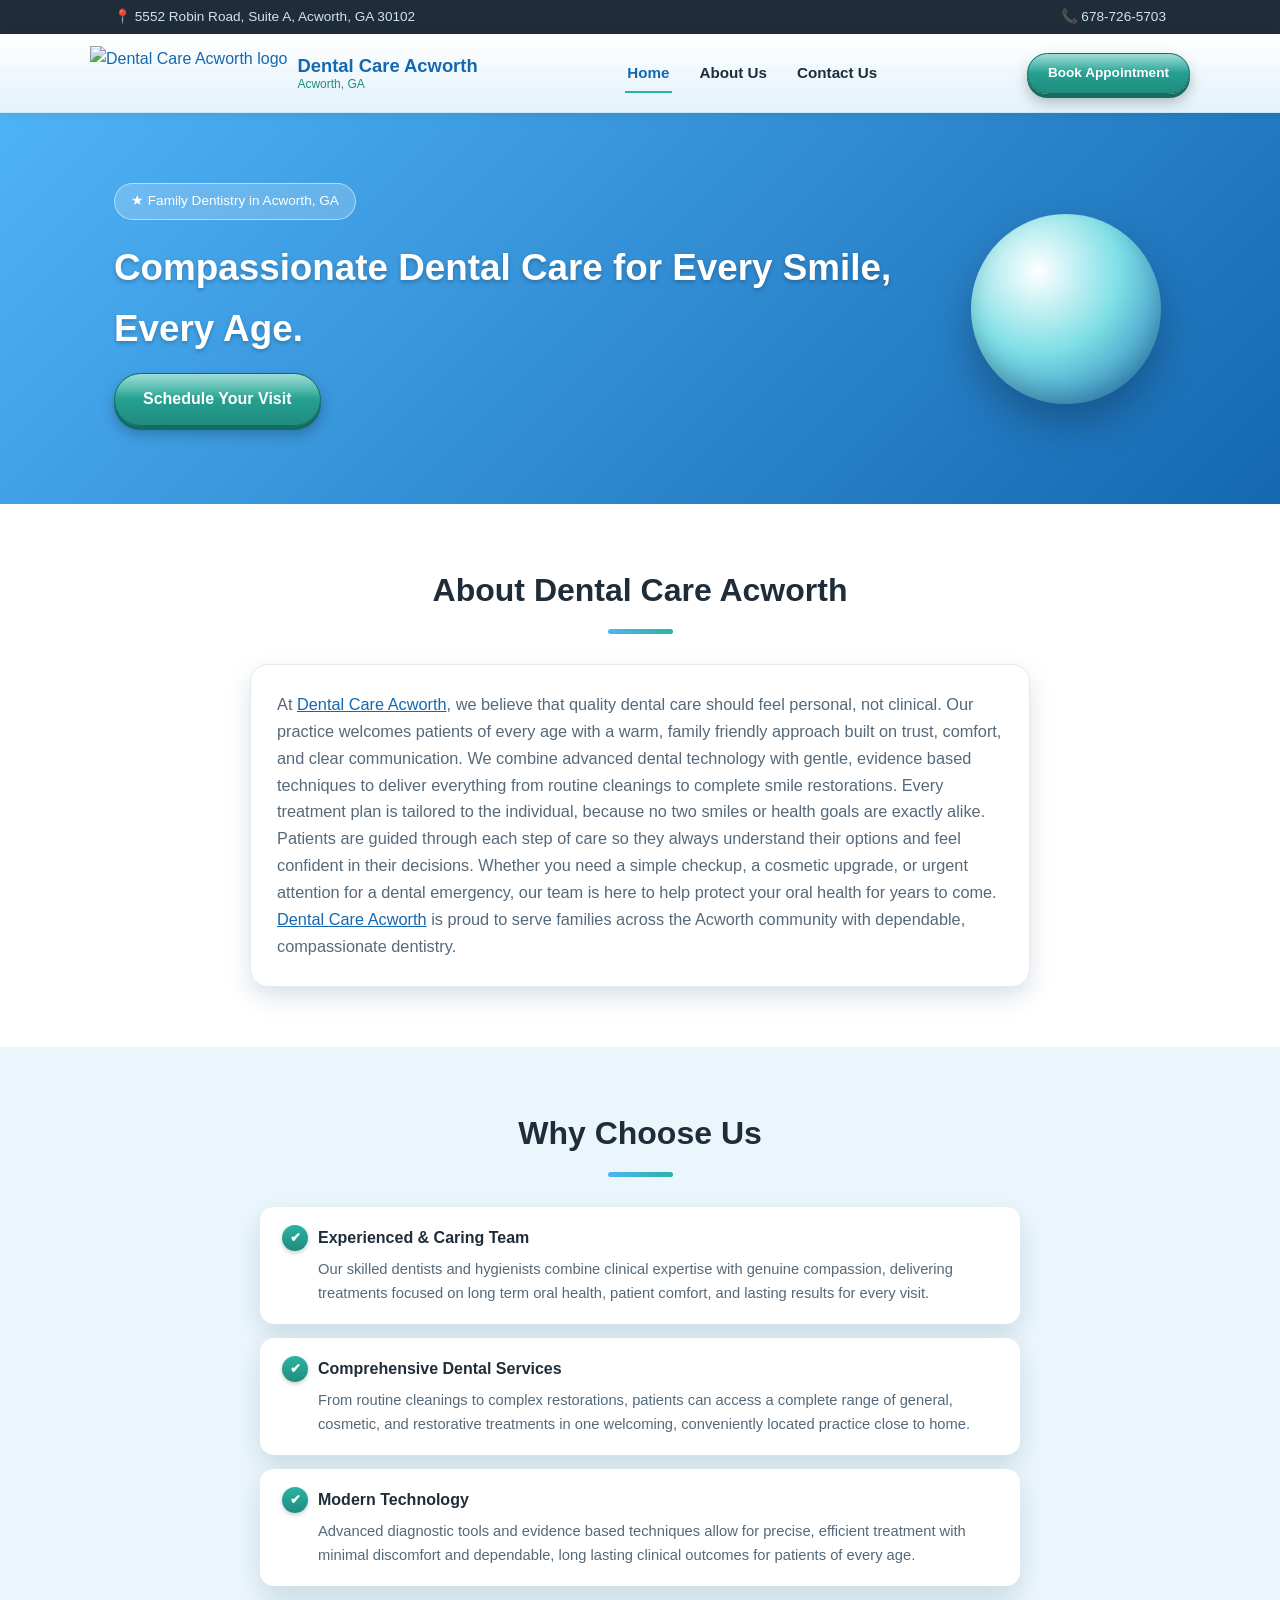
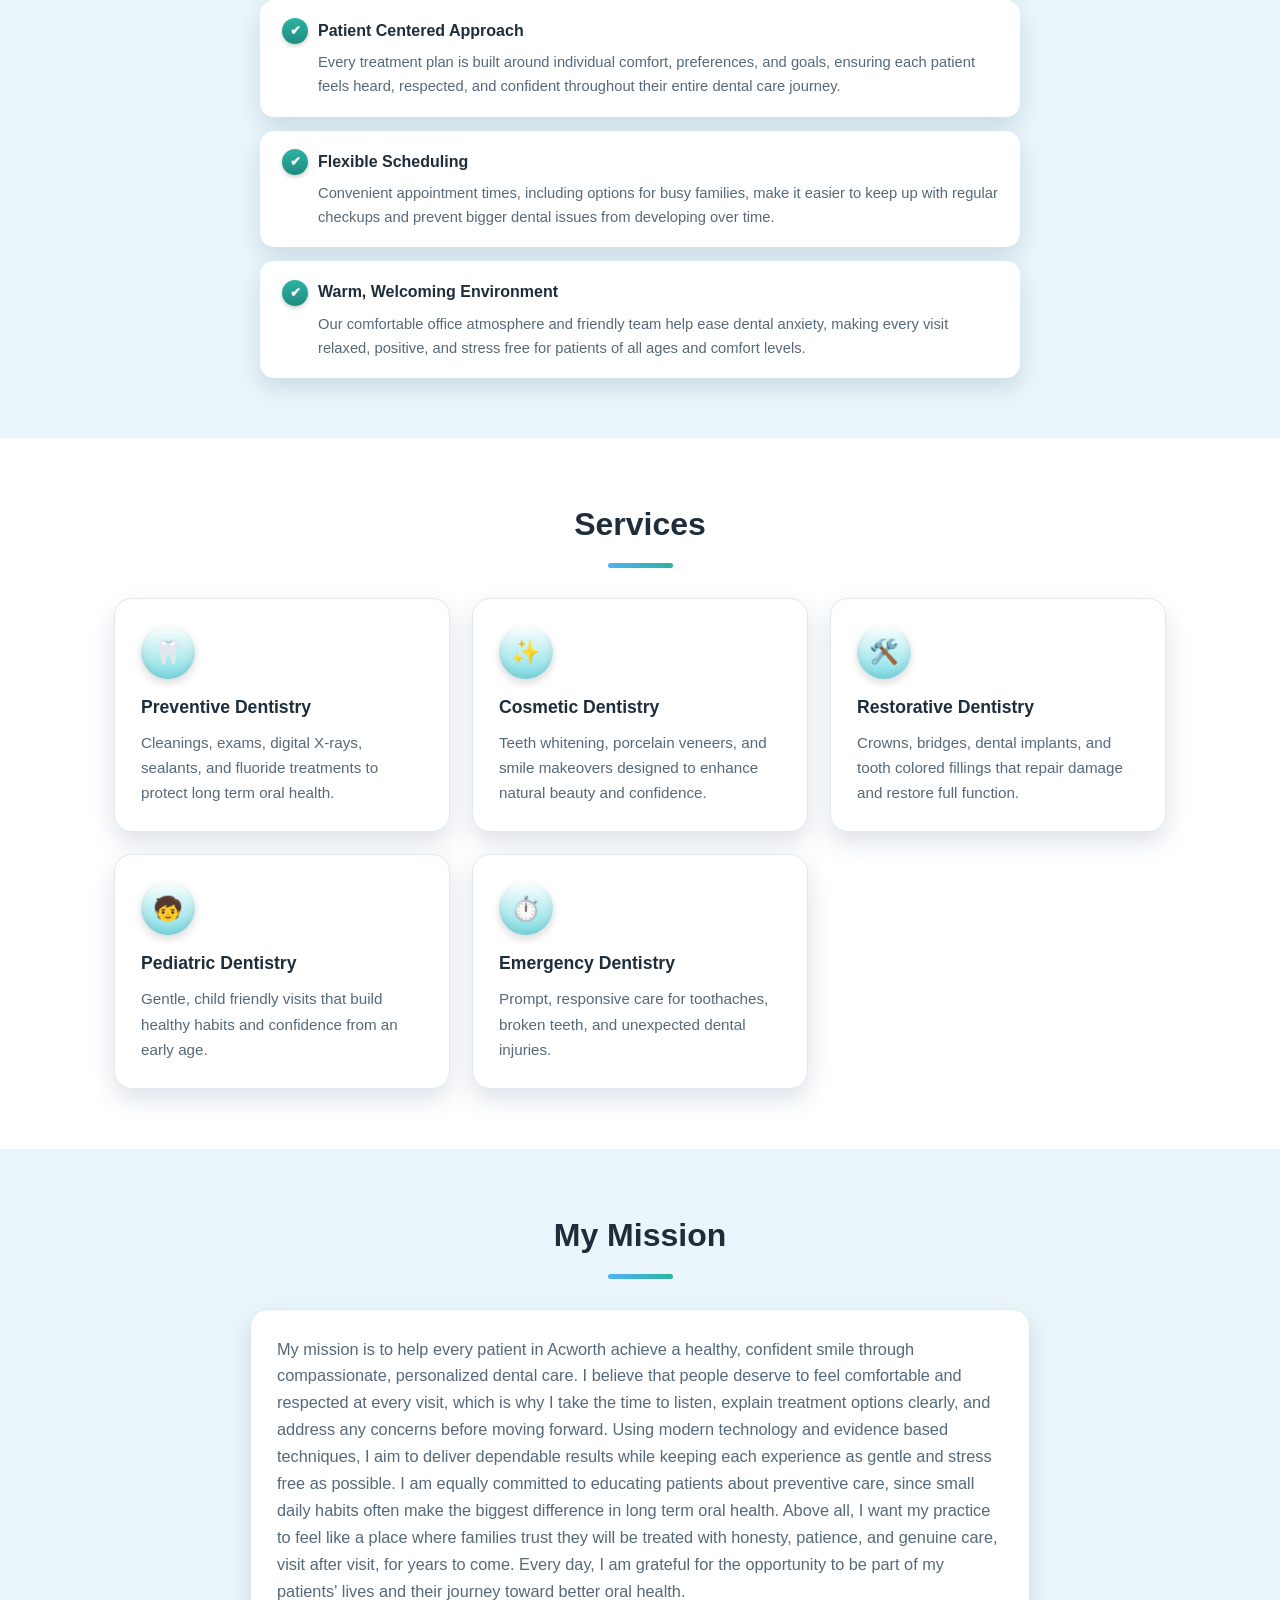
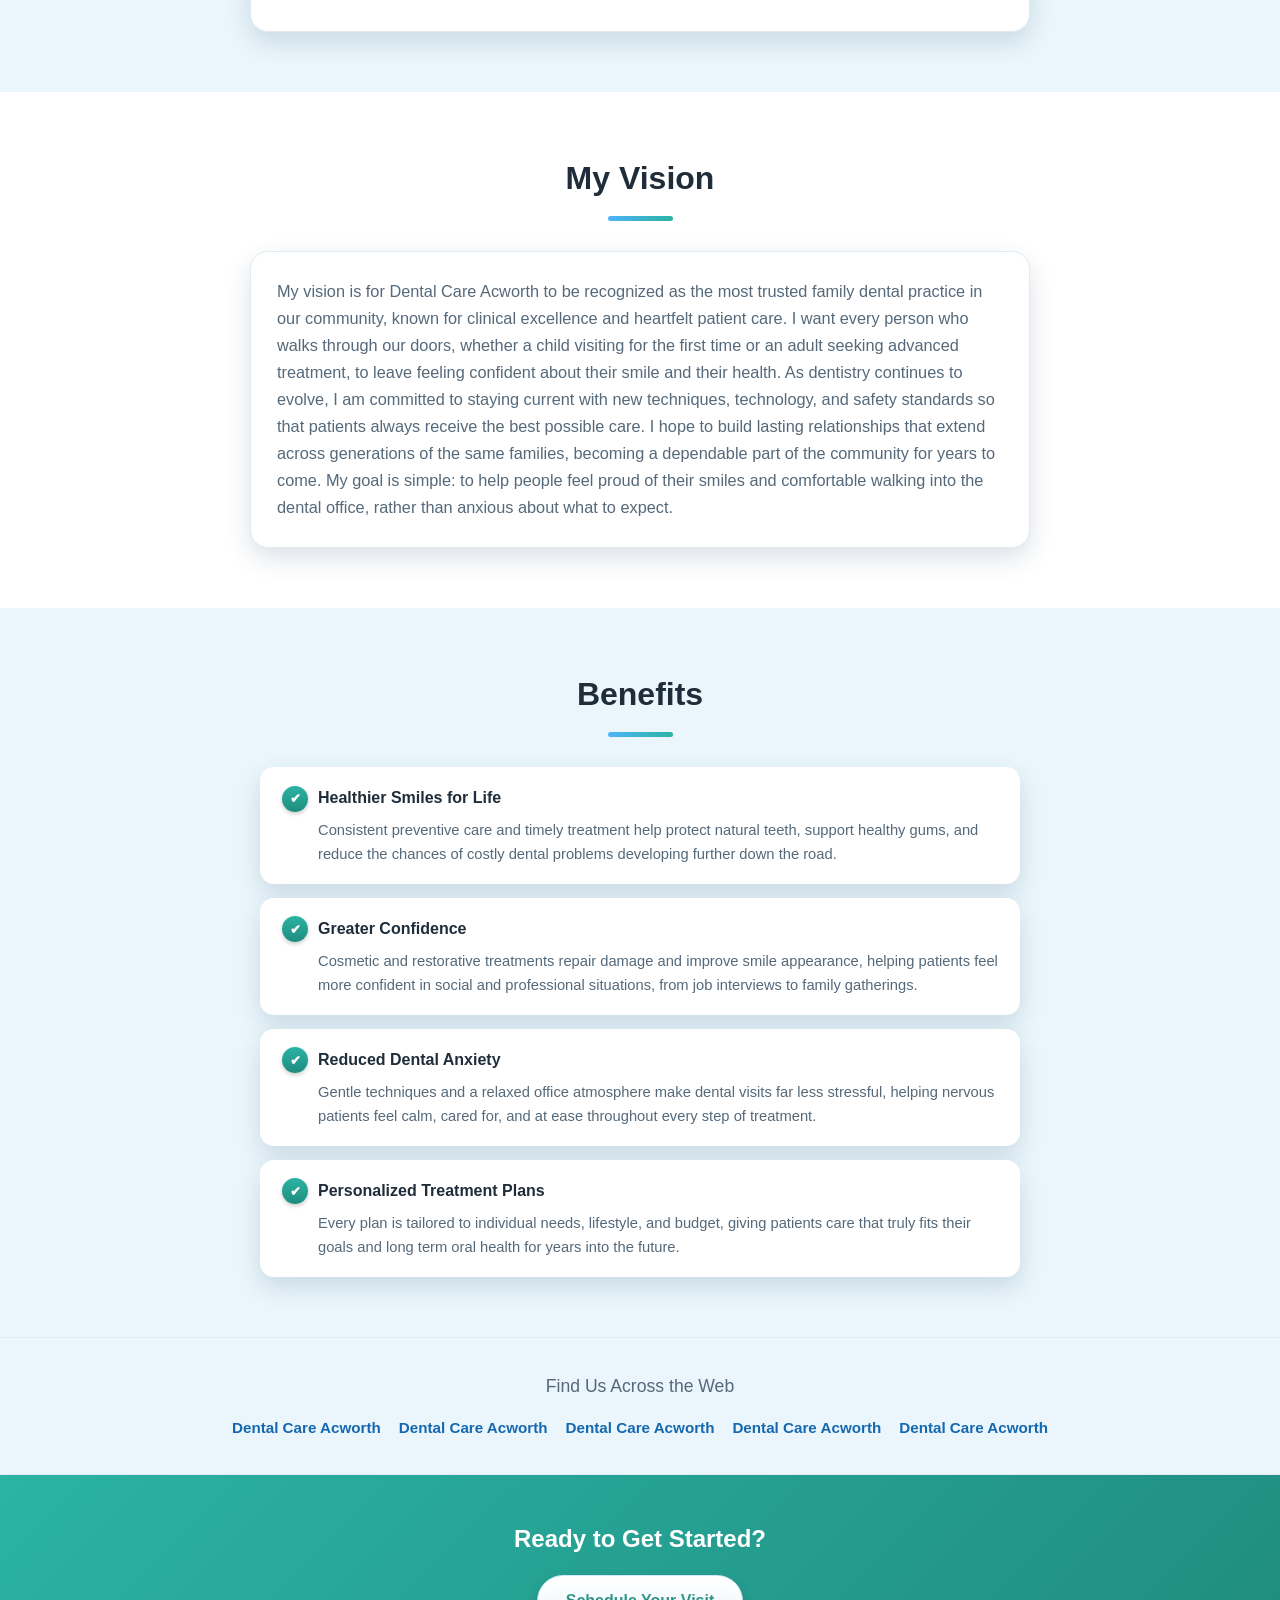
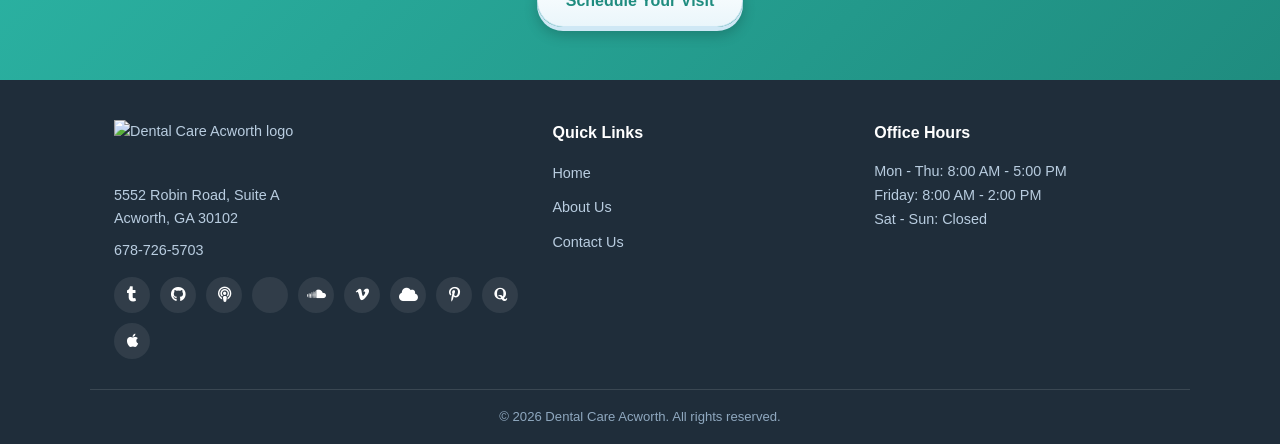
==== index.html @ c9bb7728 "Add files via upload" ====
<!DOCTYPE html>
<html lang="en">
<head>
<meta charset="UTF-8">
<meta name="viewport" content="width=device-width, initial-scale=1.0">
<title>Dental Care Acworth | Acworth, GA Dentist</title>
<link rel="icon" type="image/png" href="https://raw.githubusercontent.com/dentalcareacworth/dentalcareacworth.github.io/main/Dental%20Care%20Acworth.png">
<link rel="stylesheet" href="style.css">
<link rel="stylesheet" href="https://cdnjs.cloudflare.com/ajax/libs/font-awesome/6.5.1/css/all.min.css">
</head>
<body>

<div class="top-bar">
  <div class="wrap">
    <span>📍 5552 Robin Road, Suite A, Acworth, GA 30102</span>
    <span><a href="tel:6787265703">📞 678-726-5703</a></span>
  </div>
</div>

<header class="site-header">
  <div class="wrap header-inner">
    <a href="index.html" class="brand">
      <img src="https://raw.githubusercontent.com/dentalcareacworth/dentalcareacworth.github.io/main/Dental%20Care%20Acworth.png" alt="Dental Care Acworth logo">
      <span class="brand-name">Dental Care Acworth<span>Acworth, GA</span></span>
    </a>
    <nav class="main-nav">
      <a href="index.html" class="active">Home</a>
      <a href="about.html">About Us</a>
      <a href="contact.html">Contact Us</a>
    </nav>
    <a href="contact.html" class="btn btn-glossy btn-small">Book Appointment</a>
  </div>
</header>

<section class="hero">
  <div class="wrap hero-inner">
    <div class="hero-text">
      <span class="badge">★ Family Dentistry in Acworth, GA</span>
      <h1>Compassionate Dental Care for Every Smile, Every Age.</h1>
      <a href="contact.html" class="btn btn-glossy">Schedule Your Visit</a>
    </div>
    <div class="hero-art"><div class="glossy-orb"></div></div>
  </div>
</section>

<!-- ABOUT -->
<section class="section section-alt">
  <div class="wrap">
    <h2 class="section-title">About Dental Care Acworth</h2>
    <div class="about-block card">
      <p>At <a href="https://dentistinacworth.com/" target="_blank" rel="noopener">Dental Care Acworth</a>, we believe that quality dental care should feel personal, not clinical. Our practice welcomes patients of every age with a warm, family friendly approach built on trust, comfort, and clear communication. We combine advanced dental technology with gentle, evidence based techniques to deliver everything from routine cleanings to complete smile restorations. Every treatment plan is tailored to the individual, because no two smiles or health goals are exactly alike. Patients are guided through each step of care so they always understand their options and feel confident in their decisions. Whether you need a simple checkup, a cosmetic upgrade, or urgent attention for a dental emergency, our team is here to help protect your oral health for years to come. <a href="https://dentalcareacworth.github.io/" target="_blank" rel="noopener">Dental Care Acworth</a> is proud to serve families across the Acworth community with dependable, compassionate dentistry.</p>
    </div>
  </div>
</section>

<!-- WHY CHOOSE US -->
<section class="section">
  <div class="wrap">
    <h2 class="section-title">Why Choose Us</h2>
    <ul class="check-list">
      <li>
        <strong><span class="check">✔</span> Experienced &amp; Caring Team</strong>
        <p>Our skilled dentists and hygienists combine clinical expertise with genuine compassion, delivering treatments focused on long term oral health, patient comfort, and lasting results for every visit.</p>
      </li>
      <li>
        <strong><span class="check">✔</span> Comprehensive Dental Services</strong>
        <p>From routine cleanings to complex restorations, patients can access a complete range of general, cosmetic, and restorative treatments in one welcoming, conveniently located practice close to home.</p>
      </li>
      <li>
        <strong><span class="check">✔</span> Modern Technology</strong>
        <p>Advanced diagnostic tools and evidence based techniques allow for precise, efficient treatment with minimal discomfort and dependable, long lasting clinical outcomes for patients of every age.</p>
      </li>
      <li>
        <strong><span class="check">✔</span> Patient Centered Approach</strong>
        <p>Every treatment plan is built around individual comfort, preferences, and goals, ensuring each patient feels heard, respected, and confident throughout their entire dental care journey.</p>
      </li>
      <li>
        <strong><span class="check">✔</span> Flexible Scheduling</strong>
        <p>Convenient appointment times, including options for busy families, make it easier to keep up with regular checkups and prevent bigger dental issues from developing over time.</p>
      </li>
      <li>
        <strong><span class="check">✔</span> Warm, Welcoming Environment</strong>
        <p>Our comfortable office atmosphere and friendly team help ease dental anxiety, making every visit relaxed, positive, and stress free for patients of all ages and comfort levels.</p>
      </li>
    </ul>
  </div>
</section>

<!-- SERVICES -->
<section class="section section-alt">
  <div class="wrap">
    <h2 class="section-title">Services</h2>
    <div class="grid grid-3">
      <div class="card">
        <div class="icon-circle">🦷</div>
        <h3>Preventive Dentistry</h3>
        <p>Cleanings, exams, digital X-rays, sealants, and fluoride treatments to protect long term oral health.</p>
      </div>
      <div class="card">
        <div class="icon-circle">✨</div>
        <h3>Cosmetic Dentistry</h3>
        <p>Teeth whitening, porcelain veneers, and smile makeovers designed to enhance natural beauty and confidence.</p>
      </div>
      <div class="card">
        <div class="icon-circle">🛠️</div>
        <h3>Restorative Dentistry</h3>
        <p>Crowns, bridges, dental implants, and tooth colored fillings that repair damage and restore full function.</p>
      </div>
      <div class="card">
        <div class="icon-circle">🧒</div>
        <h3>Pediatric Dentistry</h3>
        <p>Gentle, child friendly visits that build healthy habits and confidence from an early age.</p>
      </div>
      <div class="card">
        <div class="icon-circle">⏱️</div>
        <h3>Emergency Dentistry</h3>
        <p>Prompt, responsive care for toothaches, broken teeth, and unexpected dental injuries.</p>
      </div>
    </div>
  </div>
</section>

<!-- MISSION -->
<section class="section">
  <div class="wrap">
    <h2 class="section-title">My Mission</h2>
    <div class="about-block card">
      <p>My mission is to help every patient in Acworth achieve a healthy, confident smile through compassionate, personalized dental care. I believe that people deserve to feel comfortable and respected at every visit, which is why I take the time to listen, explain treatment options clearly, and address any concerns before moving forward. Using modern technology and evidence based techniques, I aim to deliver dependable results while keeping each experience as gentle and stress free as possible. I am equally committed to educating patients about preventive care, since small daily habits often make the biggest difference in long term oral health. Above all, I want my practice to feel like a place where families trust they will be treated with honesty, patience, and genuine care, visit after visit, for years to come. Every day, I am grateful for the opportunity to be part of my patients' lives and their journey toward better oral health.</p>
    </div>
  </div>
</section>

<!-- VISION -->
<section class="section section-alt">
  <div class="wrap">
    <h2 class="section-title">My Vision</h2>
    <div class="about-block card">
      <p>My vision is for Dental Care Acworth to be recognized as the most trusted family dental practice in our community, known for clinical excellence and heartfelt patient care. I want every person who walks through our doors, whether a child visiting for the first time or an adult seeking advanced treatment, to leave feeling confident about their smile and their health. As dentistry continues to evolve, I am committed to staying current with new techniques, technology, and safety standards so that patients always receive the best possible care. I hope to build lasting relationships that extend across generations of the same families, becoming a dependable part of the community for years to come. My goal is simple: to help people feel proud of their smiles and comfortable walking into the dental office, rather than anxious about what to expect.</p>
    </div>
  </div>
</section>

<!-- BENEFITS -->
<section class="section">
  <div class="wrap">
    <h2 class="section-title">Benefits</h2>
    <ul class="check-list">
      <li>
        <strong><span class="check">✔</span> Healthier Smiles for Life</strong>
        <p>Consistent preventive care and timely treatment help protect natural teeth, support healthy gums, and reduce the chances of costly dental problems developing further down the road.</p>
      </li>
      <li>
        <strong><span class="check">✔</span> Greater Confidence</strong>
        <p>Cosmetic and restorative treatments repair damage and improve smile appearance, helping patients feel more confident in social and professional situations, from job interviews to family gatherings.</p>
      </li>
      <li>
        <strong><span class="check">✔</span> Reduced Dental Anxiety</strong>
        <p>Gentle techniques and a relaxed office atmosphere make dental visits far less stressful, helping nervous patients feel calm, cared for, and at ease throughout every step of treatment.</p>
      </li>
      <li>
        <strong><span class="check">✔</span> Personalized Treatment Plans</strong>
        <p>Every plan is tailored to individual needs, lifestyle, and budget, giving patients care that truly fits their goals and long term oral health for years into the future.</p>
      </li>
    </ul>
  </div>
</section>

<!-- ONLINE / CITATION STRIP -->
<div class="online-strip">
  <div class="wrap">
    <h3>Find Us Across the Web</h3>
    <div class="links">
      <a href="https://iheart.com/podcast/340255304" target="_blank" rel="noopener">Dental Care Acworth</a>
      <a href="https://castro.fm/podcast/0709af9e-bb0b-4b0c-aded-3dc0fd0e40b8" target="_blank" rel="noopener">Dental Care Acworth</a>
      <a href="https://www.goodpods.com/podcasts-aid/6797864564" target="_blank" rel="noopener">Dental Care Acworth</a>
      <a href="https://parasocial.fm/itunes/6797864564" target="_blank" rel="noopener">Dental Care Acworth</a>
      <a href="https://issuewire.com/dental-care-acworth-reinforces-focus-on-preventive-and-family-oral-health-1874037239695851" target="_blank" rel="noopener">Dental Care Acworth</a>
    </div>
  </div>
</div>

<div class="cta-strip">
  <div class="wrap">
    <h2>Ready to Get Started?</h2>
    <a href="contact.html" class="btn btn-glossy">Schedule Your Visit</a>
  </div>
</div>

<!-- FOOTER -->
<footer class="site-footer">
  <div class="wrap footer-inner">
    <div>
      <a href="index.html" class="brand" style="margin-bottom:14px;">
        <img src="https://raw.githubusercontent.com/dentalcareacworth/dentalcareacworth.github.io/main/Dental%20Care%20Acworth.png" alt="Dental Care Acworth logo" style="height:50px;">
      </a>
      <p>5552 Robin Road, Suite A<br>Acworth, GA 30102</p>
      <p style="margin-top:8px;">678-726-5703</p>
      <div class="social-icons">
        <a href="https://dentalcareacworthsblog.tumblr.com/" target="_blank" rel="noopener" aria-label="Tumblr"><i class="fa-brands fa-tumblr"></i></a>
        <a href="https://github.com/dentalcareacworth" target="_blank" rel="noopener" aria-label="GitHub"><i class="fa-brands fa-github"></i></a>
        <a href="https://spreaker.com/podcast/dental-care-acworth--7163537" target="_blank" rel="noopener" aria-label="Spreaker"><i class="fa-solid fa-podcast"></i></a>
        <a href="https://www.crunchbase.com/organization/dental-care-acworth" target="_blank" rel="noopener" aria-label="Crunchbase"><i class="fa-brands fa-crunchbase"></i></a>
        <a href="https://soundcloud.com/dentalcareacworth5" target="_blank" rel="noopener" aria-label="SoundCloud"><i class="fa-brands fa-soundcloud"></i></a>
        <a href="https://vimeo.com/dentalcareacworth" target="_blank" rel="noopener" aria-label="Vimeo"><i class="fa-brands fa-vimeo-v"></i></a>
        <a href="https://bsky.app/profile/dentalcareacworth.bsky.social" target="_blank" rel="noopener" aria-label="Bluesky"><i class="fa-solid fa-cloud"></i></a>
        <a href="https://www.pinterest.com/dentalcareacworth5/" target="_blank" rel="noopener" aria-label="Pinterest"><i class="fa-brands fa-pinterest-p"></i></a>
        <a href="https://dentalcareacworth.quora.com/" target="_blank" rel="noopener" aria-label="Quora"><i class="fa-brands fa-quora"></i></a>
        <a href="https://podcasts.apple.com/us/podcast/id6797864564" target="_blank" rel="noopener" aria-label="Apple Podcasts"><i class="fa-brands fa-apple"></i></a>
      </div>
    </div>
    <div>
      <h4>Quick Links</h4>
      <ul class="footer-links">
        <li><a href="index.html">Home</a></li>
        <li><a href="about.html">About Us</a></li>
        <li><a href="contact.html">Contact Us</a></li>
      </ul>
    </div>
    <div>
      <h4>Office Hours</h4>
      <p>Mon - Thu: 8:00 AM - 5:00 PM</p>
      <p>Friday: 8:00 AM - 2:00 PM</p>
      <p>Sat - Sun: Closed</p>
    </div>
  </div>
  <div class="footer-bottom">© 2026 Dental Care Acworth. All rights reserved.</div>
</footer>

</body>
</html>
---- style.css ----
/* =====================================================
   Dental Care Acworth — Web 2.0 style sheet
   Glossy gradients, rounded corners, soft shadows
===================================================== */

:root {
  --sky-top: #4fb3f7;
  --sky-bottom: #1568b0;
  --aqua: #7fdfe6;
  --teal: #2bb3a3;
  --teal-dark: #1f8c7f;
  --ink: #1f2d3a;
  --ink-light: #55697a;
  --card-bg: #ffffff;
  --border: #e1eaf1;
  --radius: 18px;
  --shadow: 0 10px 24px rgba(18, 58, 99, 0.15);
}

* { box-sizing: border-box; margin: 0; padding: 0; }
html { scroll-behavior: smooth; }

body {
  font-family: "Trebuchet MS", "Segoe UI", Arial, sans-serif;
  color: var(--ink);
  background: #eaf6fb;
  line-height: 1.65;
}

.wrap { max-width: 1100px; margin: 0 auto; padding: 0 24px; }
img { max-width: 100%; display: block; }
h1, h2, h3 { color: var(--ink); }
a { color: var(--sky-bottom); }

/* ---------- Top bar ---------- */
.top-bar {
  background: var(--ink);
  color: #cfe3ee;
  font-size: 0.85rem;
  padding: 6px 0;
}
.top-bar .wrap { display: flex; justify-content: space-between; flex-wrap: wrap; gap: 6px; }
.top-bar a { color: #cfe3ee; text-decoration: none; }
.top-bar a:hover { text-decoration: underline; }

/* ---------- Buttons (glossy) ---------- */
.btn {
  display: inline-block;
  text-decoration: none;
  font-weight: bold;
  border-radius: 999px;
  padding: 12px 28px;
  color: #fff;
  position: relative;
  overflow: hidden;
}
.btn-glossy {
  background: linear-gradient(to bottom, var(--teal), var(--teal-dark));
  box-shadow: 0 4px 0 #146b60, 0 8px 14px rgba(0,0,0,0.25);
  border: 1px solid #146b60;
}
.btn-glossy::after {
  content: "";
  position: absolute; top: 0; left: 0; right: 0; height: 50%;
  background: linear-gradient(to bottom, rgba(255,255,255,0.55), rgba(255,255,255,0));
  border-radius: 999px 999px 0 0;
}
.btn-glossy:hover { filter: brightness(1.05); }
.btn-small { padding: 8px 20px; font-size: 0.85rem; }

/* ---------- Header ---------- */
.site-header {
  background: linear-gradient(to bottom, #ffffff, #e2f2fb);
  border-bottom: 1px solid #cfe8f5;
  box-shadow: 0 2px 10px rgba(0,0,0,0.06);
  position: sticky; top: 0; z-index: 20;
}
.header-inner { display: flex; align-items: center; justify-content: space-between; padding: 12px 0; }
.brand { display: flex; align-items: center; gap: 10px; text-decoration: none; }
.brand img { height: 54px; width: auto; }
.brand-name { font-weight: bold; font-size: 1.15rem; color: var(--sky-bottom); line-height: 1.2; }
.brand-name span { display: block; font-weight: normal; font-size: 0.75rem; color: var(--teal-dark); }

nav.main-nav { display: flex; align-items: center; gap: 26px; }
nav.main-nav a { color: var(--ink); text-decoration: none; font-weight: 600; font-size: 0.95rem; padding: 6px 2px; border-bottom: 2px solid transparent; }
nav.main-nav a:hover, nav.main-nav a.active { color: var(--sky-bottom); border-bottom-color: var(--teal); }

/* ---------- Hero ---------- */
.hero { background: linear-gradient(135deg, var(--sky-top), var(--sky-bottom)); padding: 70px 0; color: #fff; position: relative; overflow: hidden; }
.hero-inner { display: flex; align-items: center; justify-content: space-between; gap: 40px; }
.hero-text { flex: 1; }
.badge { display: inline-block; background: rgba(255,255,255,0.2); border: 1px solid rgba(255,255,255,0.5); border-radius: 999px; padding: 6px 16px; font-size: 0.85rem; margin-bottom: 18px; }
.hero h1 { font-size: 2.3rem; color: #fff; text-shadow: 0 2px 4px rgba(0,0,0,0.25); margin-bottom: 14px; }
.hero .tagline { font-size: 1.25rem; font-style: italic; margin-bottom: 22px; color: #eaffea; }
.hero-art { flex: 0 0 200px; display: flex; justify-content: center; }
.glossy-orb { width: 190px; height: 190px; border-radius: 50%; background: radial-gradient(circle at 35% 30%, #ffffff, var(--aqua) 45%, var(--sky-bottom) 100%); box-shadow: 0 20px 40px rgba(0,0,0,0.25), inset 0 -10px 20px rgba(0,0,0,0.15); }

.page-hero { background: linear-gradient(135deg, var(--sky-top), var(--sky-bottom)); color: #fff; padding: 50px 0; text-align: center; }
.page-hero h1 { color: #fff; }

/* ---------- Sections ---------- */
.section { padding: 60px 0; }
.section-alt { background: #ffffff; }
.section-title { text-align: center; margin-bottom: 30px; font-size: 2rem; }
.section-title::after { content: ""; display: block; width: 65px; height: 5px; background: linear-gradient(to right, var(--sky-top), var(--teal)); border-radius: 999px; margin: 12px auto 0; }

/* ---------- Cards ---------- */
.card { background: var(--card-bg); border-radius: var(--radius); box-shadow: var(--shadow); border: 1px solid var(--border); padding: 26px; }
.card h3 { margin-bottom: 8px; font-size: 1.1rem; }
.card p { color: var(--ink-light); font-size: 0.95rem; }

.grid { display: grid; gap: 22px; }
.grid-2 { grid-template-columns: repeat(2, 1fr); }
.grid-3 { grid-template-columns: repeat(3, 1fr); }

.about-block { max-width: 780px; margin: 0 auto; }
.about-block p { color: var(--ink-light); font-size: 1.02rem; }

.icon-circle { width: 54px; height: 54px; border-radius: 50%; background: linear-gradient(to bottom, #ffffff, var(--aqua)); box-shadow: inset 0 -4px 8px rgba(0,0,0,0.1), 0 4px 8px rgba(0,0,0,0.15); display: flex; align-items: center; justify-content: center; font-size: 1.5rem; margin-bottom: 14px; }

/* ---------- Why choose us / benefits list ---------- */
.check-list { list-style: none; max-width: 760px; margin: 0 auto; display: flex; flex-direction: column; gap: 14px; }
.check-list li { background: var(--card-bg); border-radius: 14px; box-shadow: var(--shadow); padding: 18px 22px; }
.check-list strong { display: flex; align-items: center; gap: 10px; color: var(--ink); margin-bottom: 6px; }
.check-list .check { color: #fff; background: linear-gradient(to bottom, var(--teal), var(--teal-dark)); border-radius: 50%; width: 26px; height: 26px; flex-shrink: 0; display: flex; align-items: center; justify-content: center; font-size: 0.8rem; box-shadow: 0 2px 4px rgba(0,0,0,0.2); }
.check-list p { color: var(--ink-light); font-size: 0.92rem; margin-left: 36px; }

/* ---------- Online / citation strip ---------- */
.online-strip { background: #eaf6fb; padding: 34px 0; text-align: center; border-top: 1px solid var(--border); border-bottom: 1px solid var(--border); }
.online-strip h3 { margin-bottom: 14px; font-size: 1.1rem; color: var(--ink-light); font-weight: normal; }
.online-strip .links { display: flex; flex-wrap: wrap; justify-content: center; gap: 10px 18px; }
.online-strip a { color: var(--sky-bottom); font-weight: bold; text-decoration: none; font-size: 0.95rem; }
.online-strip a:hover { text-decoration: underline; }

/* ---------- CTA strip ---------- */
.cta-strip { background: linear-gradient(135deg, var(--teal), var(--teal-dark)); color: #fff; text-align: center; padding: 44px 0; }
.cta-strip h2 { color: #fff; margin-bottom: 16px; }
.cta-strip .btn-glossy { background: linear-gradient(to bottom, #ffffff, #eaf6fb); color: var(--teal-dark); border-color: #cfe8f5; box-shadow: 0 4px 0 #cfe8f5, 0 8px 14px rgba(0,0,0,0.2); }

/* ---------- Contact page ---------- */
.contact-grid { display: grid; grid-template-columns: 1fr 1fr; gap: 26px; align-items: start; }
.info-row { display: flex; gap: 14px; margin-bottom: 18px; }
.info-icon { width: 42px; height: 42px; border-radius: 50%; background: linear-gradient(to bottom, #ffffff, var(--aqua)); color: var(--sky-bottom); display: flex; align-items: center; justify-content: center; flex-shrink: 0; box-shadow: var(--shadow); }
.hours-table { width: 100%; border-collapse: collapse; }
.hours-table td { padding: 6px 0; border-bottom: 1px solid var(--border); font-size: 0.95rem; }
.hours-table td:last-child { text-align: right; color: var(--ink-light); }
.contact-form input, .contact-form textarea { width: 100%; padding: 12px 14px; border: 1px solid var(--border); border-radius: 10px; margin-bottom: 14px; font-family: inherit; font-size: 0.95rem; }
.contact-form textarea { min-height: 130px; resize: vertical; }
.contact-form button { border: none; cursor: pointer; font-family: inherit; }
.map-embed { border-radius: var(--radius); overflow: hidden; border: 1px solid var(--border); margin-top: 20px; box-shadow: var(--shadow); }
.map-embed iframe { width: 100%; height: 300px; border: 0; display: block; }

/* ---------- Footer ---------- */
.site-footer { background: var(--ink); color: #cfe0ee; padding-top: 40px; }
.footer-inner { display: grid; grid-template-columns: 1.4fr 1fr 1fr; gap: 30px; padding-bottom: 30px; border-bottom: 1px solid rgba(255,255,255,0.12); }
.footer-inner h4 { color: #fff; font-size: 1rem; margin-bottom: 14px; }
.footer-inner p, .footer-inner a { color: #b9cde0; text-decoration: none; font-size: 0.9rem; }
.footer-inner a:hover { color: #fff; }
.footer-links li { list-style: none; margin-bottom: 8px; }
.social-icons { display: flex; flex-wrap: wrap; gap: 10px; margin-top: 14px; }
.social-icons a { width: 36px; height: 36px; border-radius: 50%; background: rgba(255,255,255,0.08); color: #fff; display: flex; align-items: center; justify-content: center; font-size: 0.95rem; transition: background 0.2s; }
.social-icons a:hover { background: var(--teal); }
.footer-bottom { text-align: center; padding: 16px 0; font-size: 0.82rem; color: #8fa8bf; }

/* ---------- Responsive ---------- */
@media (max-width: 820px) {
  nav.main-nav { display: none; }
  .hero-inner { flex-direction: column; text-align: center; }
  .grid-3, .grid-2, .contact-grid, .footer-inner { grid-template-columns: 1fr; }
  .hero h1, .page-hero h1 { font-size: 1.7rem; }
}
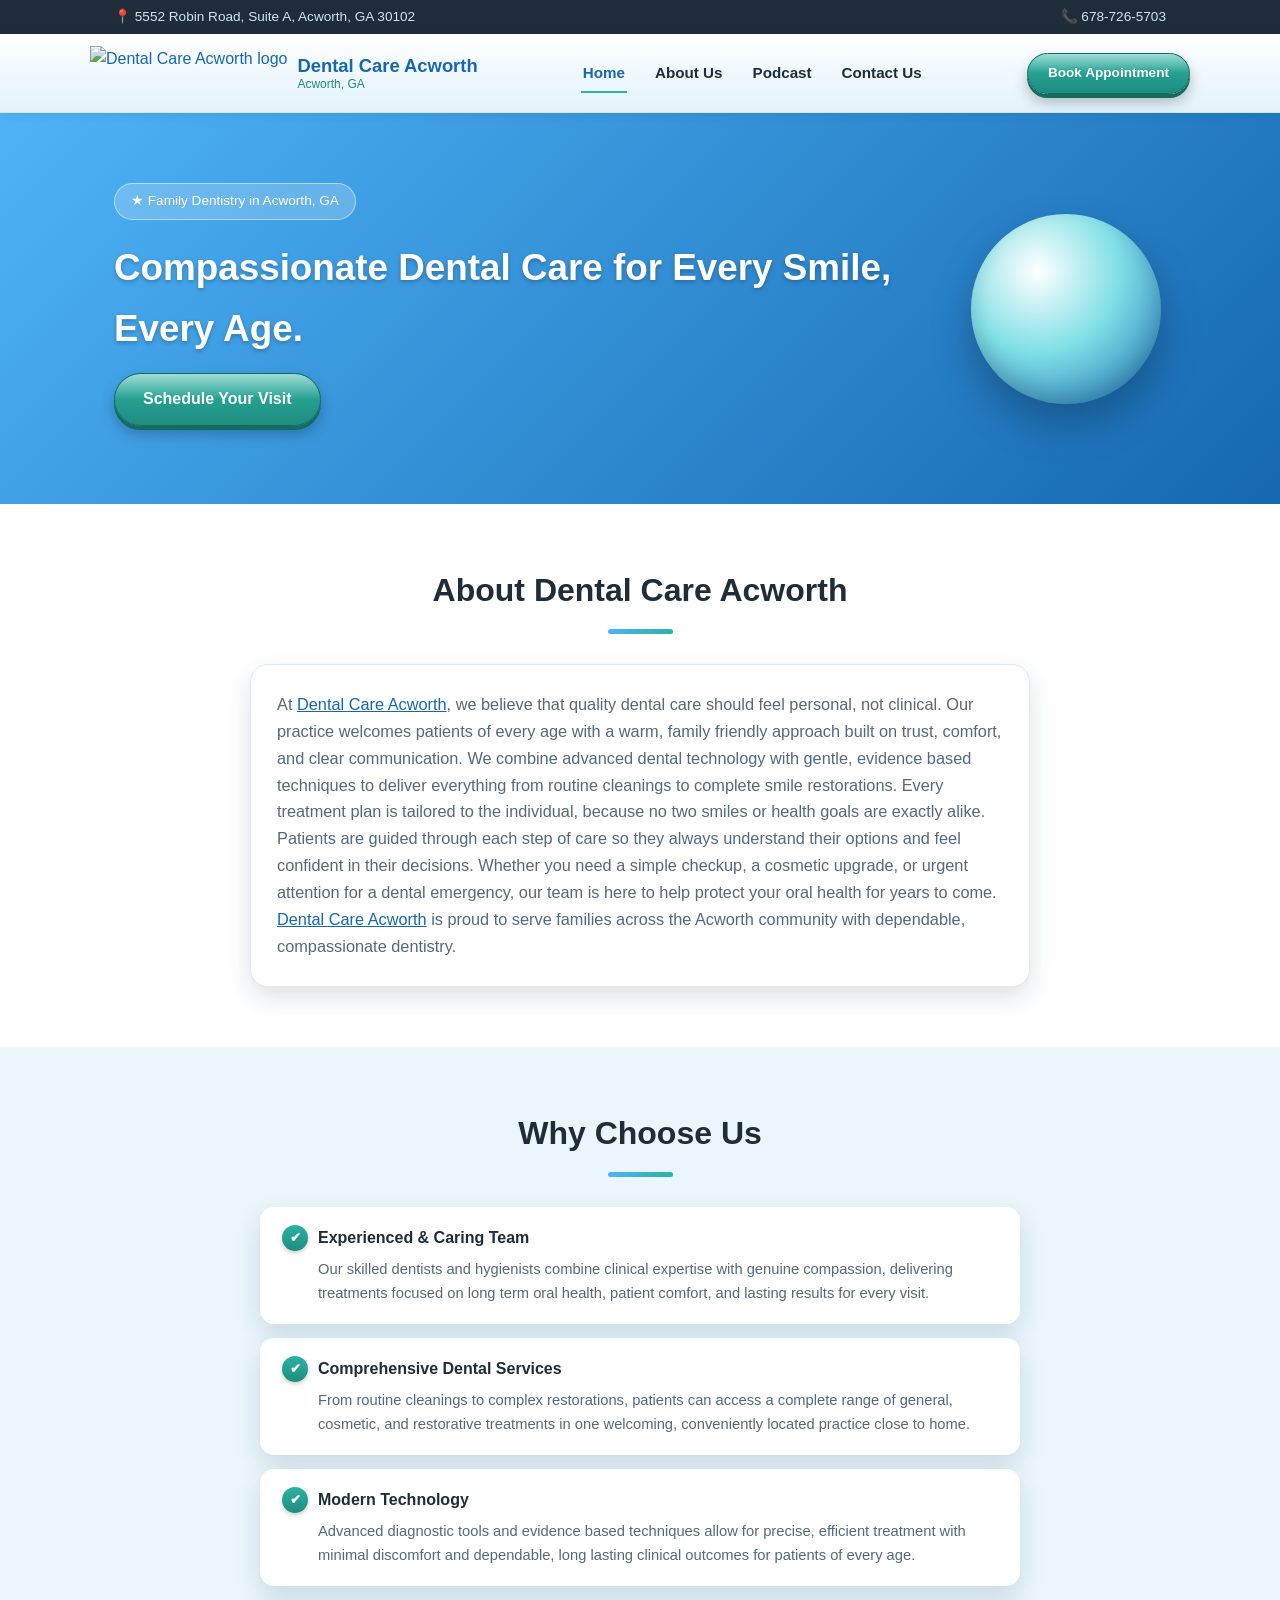
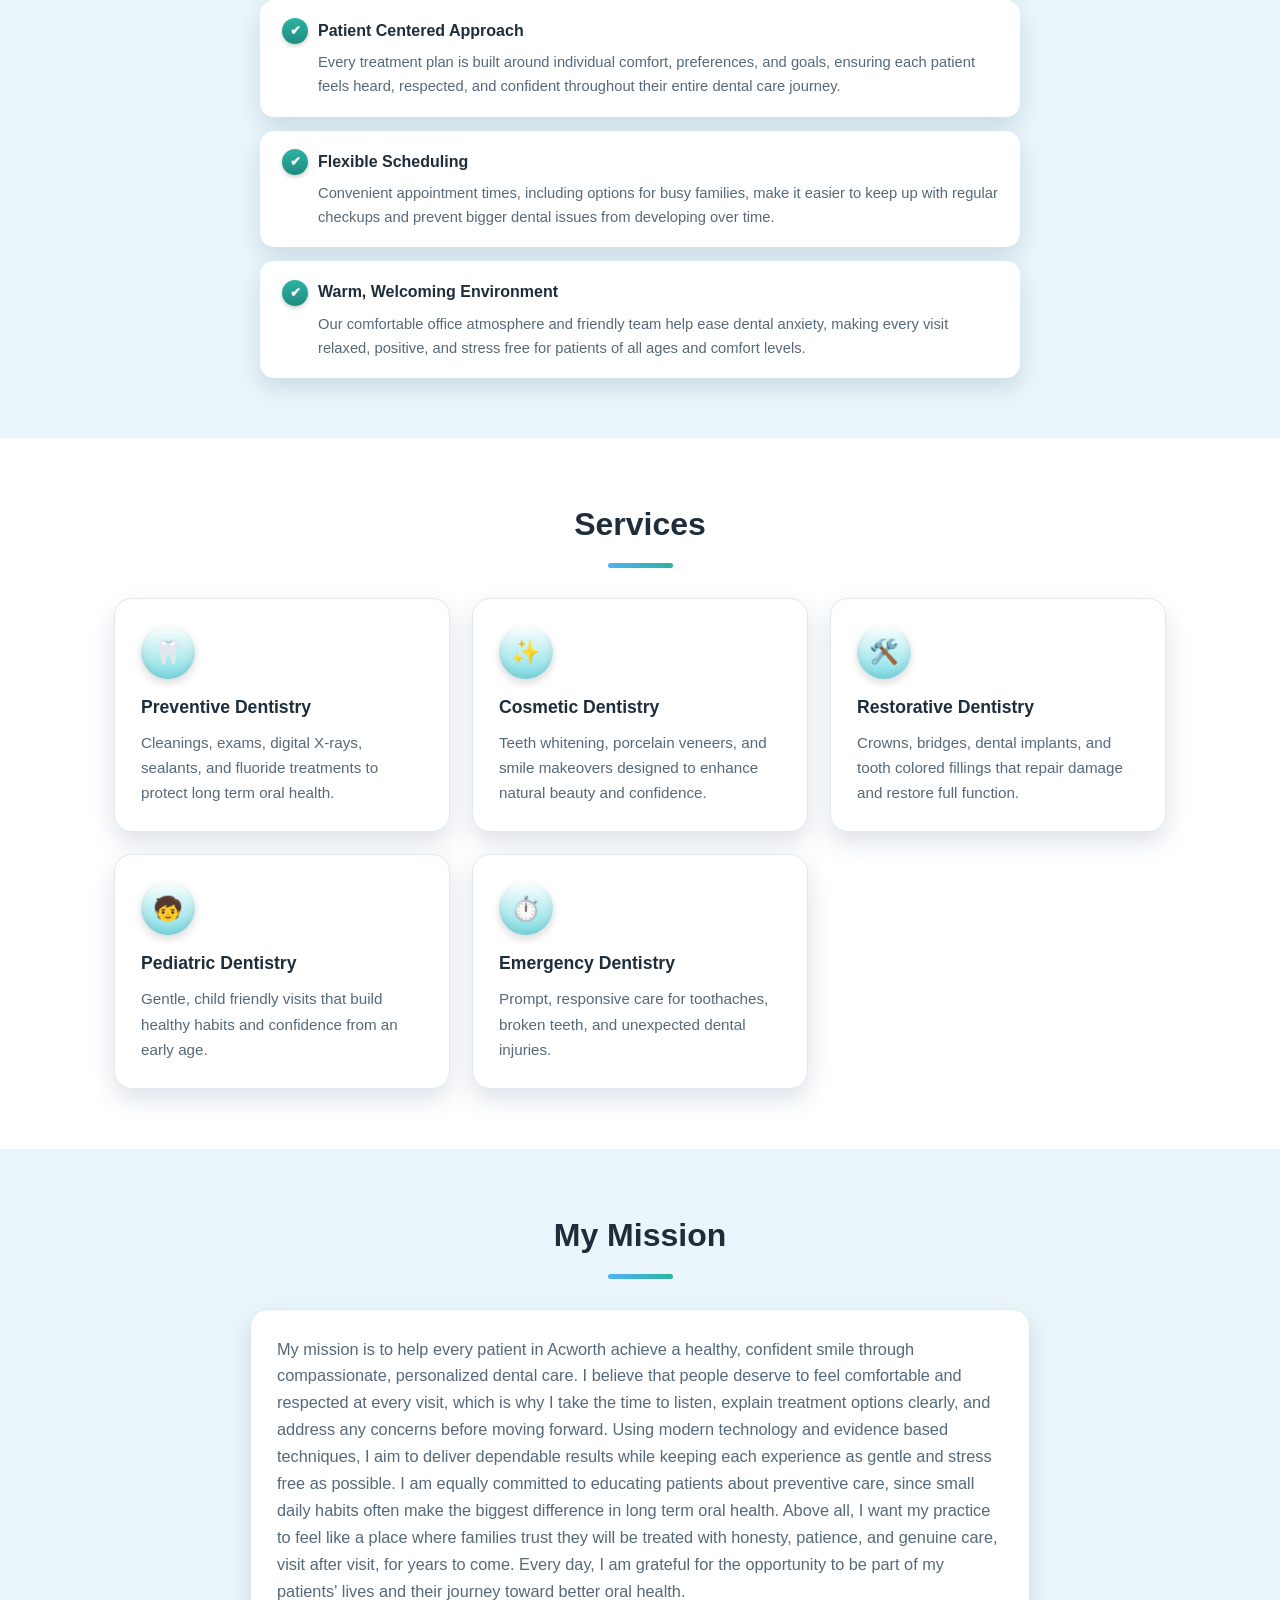
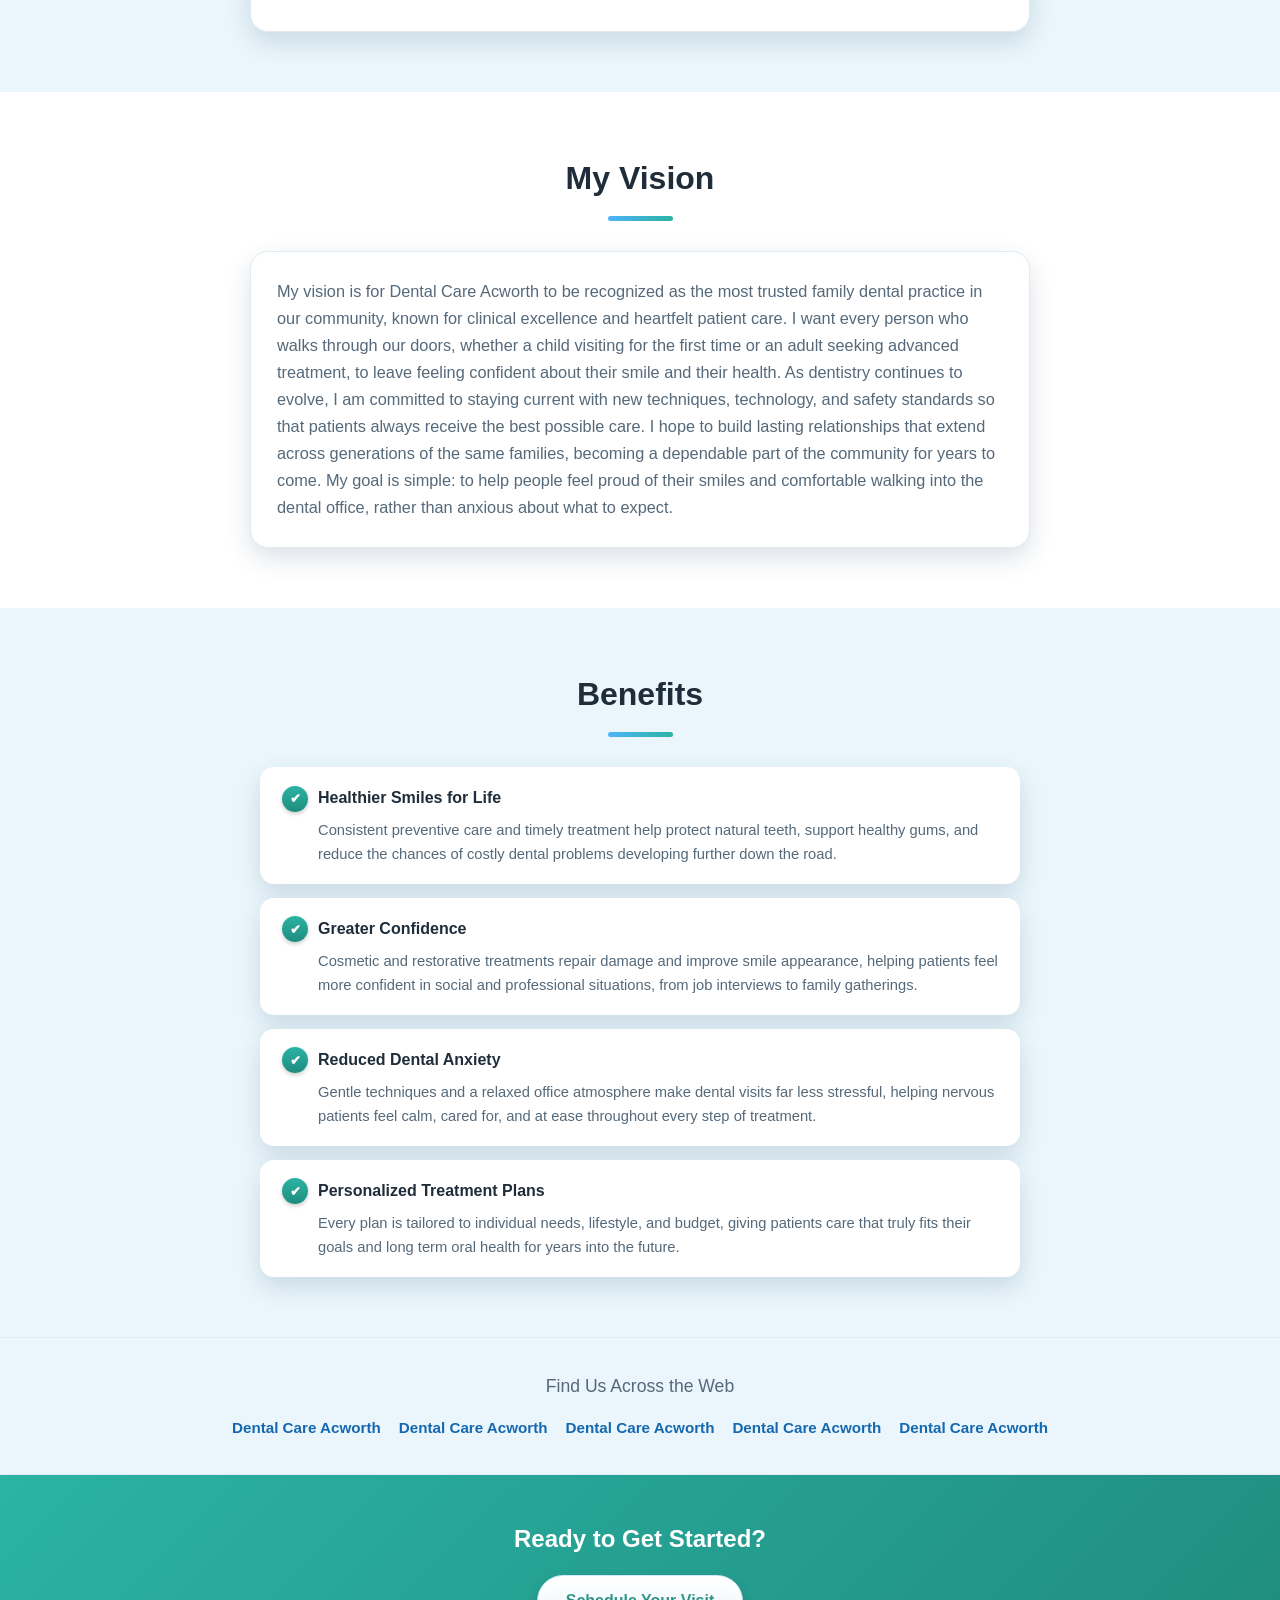
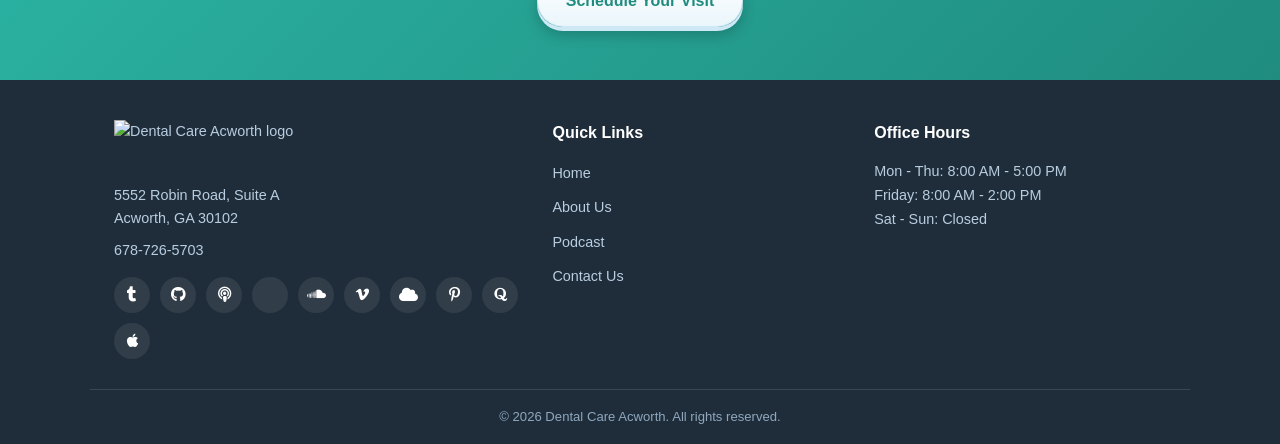
==== commit fc9168c8: "Add files via upload" ====
--- a/index.html
+++ b/index.html
@@ -3,10 +3,62 @@
 <head>
 <meta charset="UTF-8">
 <meta name="viewport" content="width=device-width, initial-scale=1.0">
-<title>Dental Care Acworth | Acworth, GA Dentist</title>
+<title>Dental Care Acworth | Family Dentist in Acworth, GA</title>
+<meta name="description" content="Dental Care Acworth offers preventive, cosmetic, restorative, pediatric, and emergency dentistry for families in Acworth, GA. Schedule your visit today.">
+<meta name="robots" content="index, follow">
+<link rel="canonical" href="https://dentalcareacworth.netlify.app/">
+
+<meta property="og:type" content="business.business">
+<meta property="og:title" content="Dental Care Acworth | Family Dentist in Acworth, GA">
+<meta property="og:description" content="Compassionate, personalized dental care for every age. Preventive, cosmetic, restorative, pediatric, and emergency dentistry in Acworth, GA.">
+<meta property="og:url" content="https://dentalcareacworth.netlify.app/">
+<meta property="og:image" content="https://raw.githubusercontent.com/dentalcareacworth/dentalcareacworth.github.io/main/Dental%20Care%20Acworth.png">
+
+<meta name="twitter:card" content="summary">
+<meta name="twitter:title" content="Dental Care Acworth | Family Dentist in Acworth, GA">
+<meta name="twitter:description" content="Compassionate, personalized dental care for every age in Acworth, GA.">
+<meta name="twitter:image" content="https://raw.githubusercontent.com/dentalcareacworth/dentalcareacworth.github.io/main/Dental%20Care%20Acworth.png">
+
 <link rel="icon" type="image/png" href="https://raw.githubusercontent.com/dentalcareacworth/dentalcareacworth.github.io/main/Dental%20Care%20Acworth.png">
 <link rel="stylesheet" href="style.css">
 <link rel="stylesheet" href="https://cdnjs.cloudflare.com/ajax/libs/font-awesome/6.5.1/css/all.min.css">
+
+<script type="application/ld+json">
+{
+  "@context": "https://schema.org",
+  "@type": "Dentist",
+  "name": "Dental Care Acworth",
+  "image": "https://raw.githubusercontent.com/dentalcareacworth/dentalcareacworth.github.io/main/Dental%20Care%20Acworth.png",
+  "url": "https://dentalcareacworth.netlify.app/",
+  "telephone": "+1-678-726-5703",
+  "address": {
+    "@type": "PostalAddress",
+    "streetAddress": "5552 Robin Road, Suite A",
+    "addressLocality": "Acworth",
+    "addressRegion": "GA",
+    "postalCode": "30102",
+    "addressCountry": "US"
+  },
+  "openingHoursSpecification": [
+    { "@type": "OpeningHoursSpecification", "dayOfWeek": ["Monday","Tuesday","Wednesday","Thursday"], "opens": "08:00", "closes": "17:00" },
+    { "@type": "OpeningHoursSpecification", "dayOfWeek": "Friday", "opens": "08:00", "closes": "14:00" }
+  ],
+  "sameAs": [
+    "https://www.facebook.com/Dentist.Acworth",
+    "https://www.instagram.com/dentalcareacworth/",
+    "https://x.com/AcworthDentist2",
+    "https://www.youtube.com/channel/UCqbHyd9M6RbMhKqglI0j9hg",
+    "https://dentalcareacworthsblog.tumblr.com/",
+    "https://github.com/dentalcareacworth",
+    "https://www.crunchbase.com/organization/dental-care-acworth",
+    "https://soundcloud.com/dentalcareacworth5",
+    "https://vimeo.com/dentalcareacworth",
+    "https://www.pinterest.com/dentalcareacworth5/",
+    "https://dentalcareacworth.quora.com/",
+    "https://podcasts.apple.com/us/podcast/id6797864564"
+  ]
+}
+</script>
 </head>
 <body>
 
@@ -26,6 +78,7 @@
     <nav class="main-nav">
       <a href="index.html" class="active">Home</a>
       <a href="about.html">About Us</a>
+      <a href="podcast.html">Podcast</a>
       <a href="contact.html">Contact Us</a>
     </nav>
     <a href="contact.html" class="btn btn-glossy btn-small">Book Appointment</a>
@@ -213,6 +266,7 @@
       <ul class="footer-links">
         <li><a href="index.html">Home</a></li>
         <li><a href="about.html">About Us</a></li>
+        <li><a href="podcast.html">Podcast</a></li>
         <li><a href="contact.html">Contact Us</a></li>
       </ul>
     </div>
--- a/style.css
+++ b/style.css
@@ -112,6 +112,21 @@
 .grid { display: grid; gap: 22px; }
 .grid-2 { grid-template-columns: repeat(2, 1fr); }
 .grid-3 { grid-template-columns: repeat(3, 1fr); }
+.grid-4 { grid-template-columns: repeat(4, 1fr); }
+
+/* ---------- Podcast platform cards ---------- */
+.platform-card {
+  display: flex;
+  align-items: center;
+  gap: 12px;
+  text-decoration: none;
+  color: var(--ink);
+  font-weight: 600;
+  font-size: 0.92rem;
+  padding: 16px 18px;
+}
+.platform-card i { font-size: 1.3rem; color: var(--sky-bottom); flex-shrink: 0; }
+.platform-card:hover { transform: translateY(-2px); transition: transform 0.15s; }
 
 .about-block { max-width: 780px; margin: 0 auto; }
 .about-block p { color: var(--ink-light); font-size: 1.02rem; }
@@ -163,9 +178,13 @@
 .footer-bottom { text-align: center; padding: 16px 0; font-size: 0.82rem; color: #8fa8bf; }
 
 /* ---------- Responsive ---------- */
+@media (max-width: 1000px) and (min-width: 821px) {
+  .grid-4 { grid-template-columns: repeat(2, 1fr); }
+}
+
 @media (max-width: 820px) {
   nav.main-nav { display: none; }
   .hero-inner { flex-direction: column; text-align: center; }
-  .grid-3, .grid-2, .contact-grid, .footer-inner { grid-template-columns: 1fr; }
+  .grid-3, .grid-2, .grid-4, .contact-grid, .footer-inner { grid-template-columns: 1fr; }
   .hero h1, .page-hero h1 { font-size: 1.7rem; }
 }
